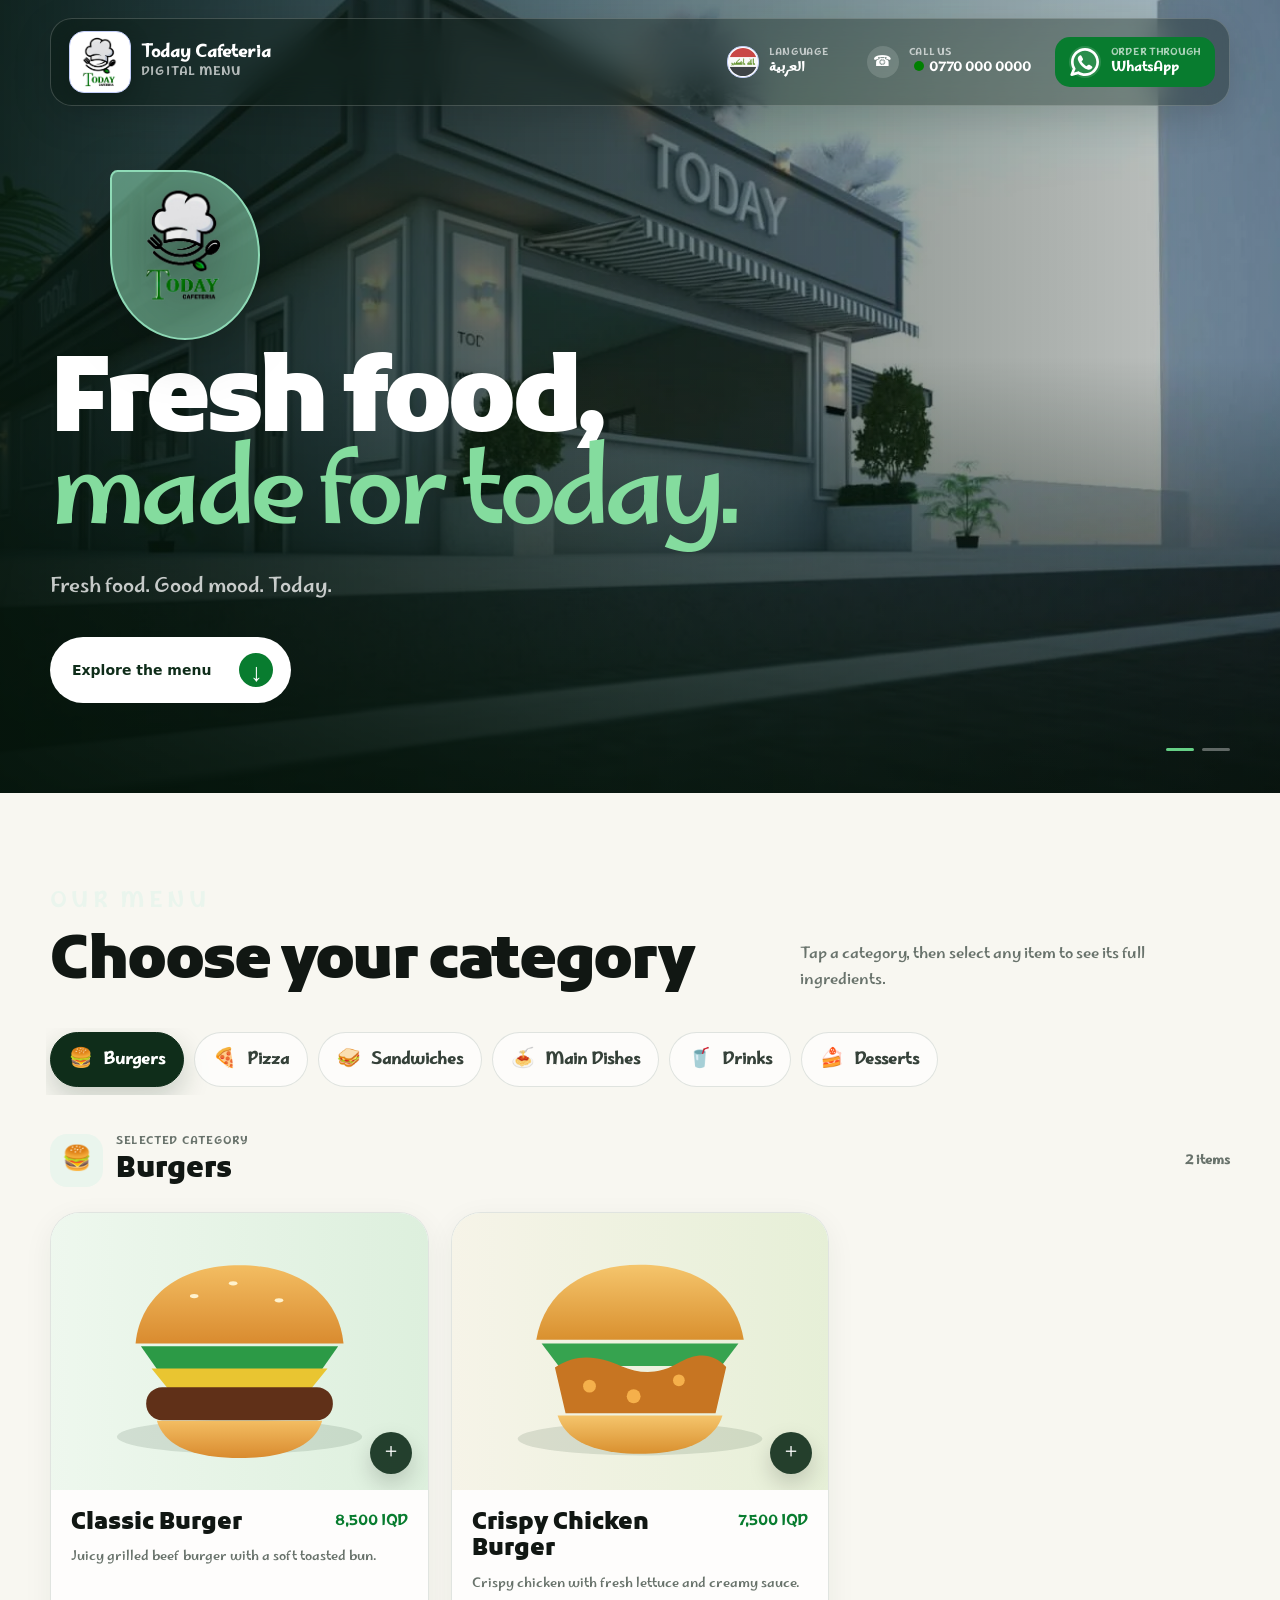
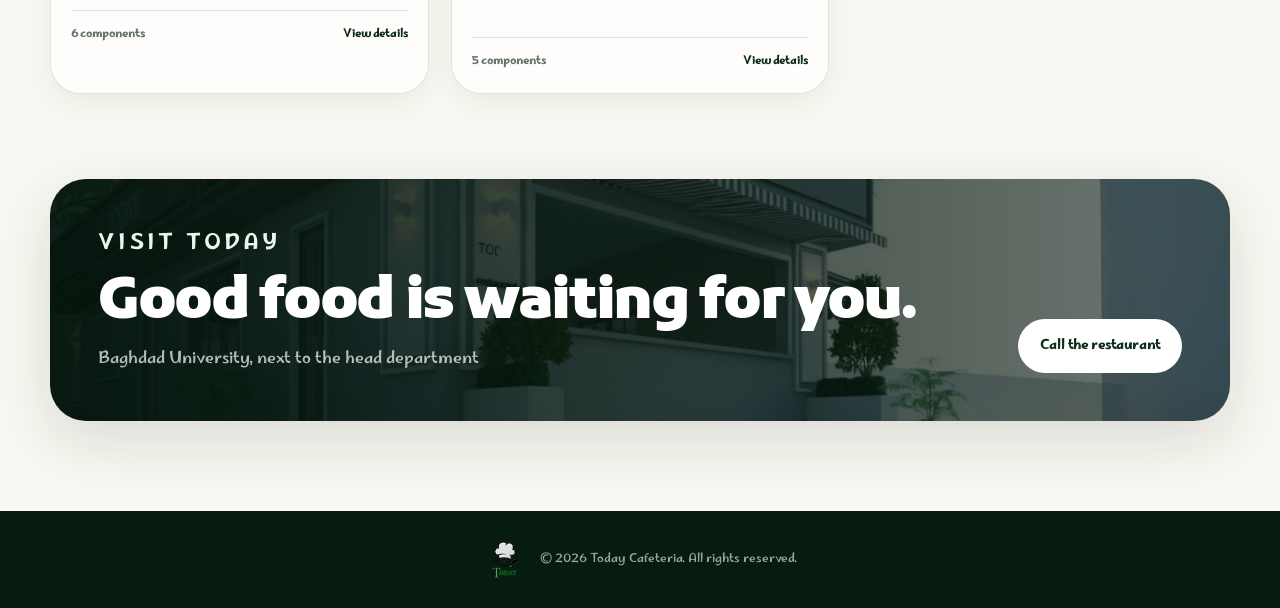
==== website/index.html @ 190f1960 "init commit" ====
<!DOCTYPE html>
<html lang="en">

<head>
  <meta charset="UTF-8">
  <meta name="viewport" content="width=device-width, initial-scale=1.0">
  <meta name="theme-color" content="#0f2d1a">
  <meta name="description" content="Today Cafeteria digital menu">
  <title>Today Cafeteria | Menu</title>
  <link rel="icon" href="assets/images/logo.png">
  <link rel="stylesheet" href="style.css">
</head>

<body>
  <div class="intro" id="intro" aria-hidden="true">
    <div class="intro__glow"></div>
    <div class="intro__ring intro__ring--one"></div>
    <div class="intro__ring intro__ring--two"></div>
    <img class="intro__logo" src="assets/images/logo.png" alt="">
    <div class="intro__line"></div>
    <p class="intro__text">WELCOME TO TODAY</p>
  </div>

  <header class="site-header" id="siteHeader">
    <a class="brand" href="#top" aria-label="Today Cafeteria home">
      <img src="assets/images/logo.png" alt="Today Cafeteria logo">
      <span>
        <strong id="headerName">Today Cafeteria</strong>
        <small>Digital Menu</small>
      </span>
    </a>

    <div class="header-actions">
      <a class="header-action header-action--lang" id="langButton" href="ar/index.html">
        <span class="header-action__icon"><img src="assets/icons/IQFlag.svg" height="100%" alt="Arabic Flag"></span>
        <span>
          <small>Language</small>
          <strong>العربية</strong>
        </span>
      </a>
      <a class="header-action" id="phoneButton" href="#">
        <span class="header-action__icon">☎</span>
        <span>
          <small>Call us</small>
          <strong id="headerPhone">0770 000 0000</strong>
        </span>
      </a>
      <a class="header-action header-action--primary" id="whatsappButton" href="#" target="_blank" rel="noopener">
        <span class="header-action__icon"><img src="assets/icons/whatsApp.svg" alt="WhatsApp Logo"></span>
        <span>
          <small>Order through</small>
          <strong>WhatsApp</strong>
        </span>
      </a>
    </div>
  </header>

  <main id="top">
    <section class="hero">
      <div class="hero__background hero__background--one"></div>
      <div class="hero__background hero__background--two"></div>
      <div class="hero__overlay"></div>

      <div class="hero__content">
        <div class="hero__logo drop-shape">
          <img class="hero__logo" src="assets/images/logo.png" alt="Today Cafeteria">
        </div>
        <!-- <p class="hero__eyebrow">TODAY CAFETERIA</p> -->
        <h1>Fresh food,<br><span>made for today.</span></h1>
        <p class="hero__tagline" id="heroTagline">Fresh food. Good mood. Today.</p>
        <a class="hero__button" href="#menu">Explore the menu <span>↓</span></a>
      </div>

      <div class="hero__dots" aria-hidden="true">
        <span class="is-active"></span>
        <span></span>
      </div>
    </section>

    <section class="menu-section" id="menu">
      <div class="section-heading">
        <div>
          <p class="section-heading__eyebrow">OUR MENU</p>
          <h2>Choose your category</h2>
        </div>
        <p>Tap a category, then select any item to see its full ingredients.</p>
      </div>

      <nav class="categories" id="categories" aria-label="Menu categories"></nav>

      <div class="category-header">
        <div>
          <span class="category-header__icon" id="categoryIcon">🍔</span>
          <div>
            <p>Selected category</p>
            <h3 id="categoryTitle">Burgers</h3>
          </div>
        </div>
        <span class="category-header__count" id="itemCount">0 items</span>
      </div>

      <div class="menu-grid" id="menuItems" aria-live="polite"></div>
    </section>

    <section class="visit-card">
      <div class="visit-card__content">
        <p>VISIT TODAY</p>
        <h2>Good food is waiting for you.</h2>
        <span id="restaurantAddress">Add your restaurant address here</span>
      </div>
      <a id="visitPhoneButton" href="#">Call the restaurant</a>
    </section>
  </main>

  <footer>
    <img src="assets/images/logo.png" alt="Today Cafeteria">
    <p>© <span id="currentYear"></span> Today Cafeteria. All rights reserved.</p>
  </footer>

  <div class="modal" id="itemModal" aria-hidden="true">
    <button class="modal__backdrop" id="modalBackdrop" aria-label="Close details"></button>
    <article class="modal__panel" role="dialog" aria-modal="true" aria-labelledby="modalTitle">
      <button class="modal__close" id="modalClose" aria-label="Close details">×</button>
      <img class="modal__image" id="modalImage" src="" alt="">
      <div class="modal__content">
        <div class="modal__title-row">
          <div>
            <p id="modalCategory">CATEGORY</p>
            <h2 id="modalTitle">Item name</h2>
          </div>
          <strong id="modalPrice">0 IQD</strong>
        </div>
        <p class="modal__description" id="modalDescription"></p>
        <h3>Food components</h3>
        <ul class="ingredients" id="modalIngredients"></ul>
        <a class="modal__order" id="modalOrder" href="#" target="_blank" rel="noopener">Order on WhatsApp</a>
      </div>
    </article>
  </div>

  <noscript>
    <p class="noscript">This menu needs JavaScript enabled.</p>
  </noscript>

  <!-- <script src="data/menu-fallback.js"></script> -->
  <script src="script.js"></script>
</body>

</html>
---- website/style.css ----
:root {
  --green: #087c2f;
  --green-dark: #0f2d1a;
  --green-deep: #071c10;
  --green-soft: #eaf5ed;
  --cream: #f8f7f1;
  --white: #ffffff;
  --ink: #111713;
  --muted: #69736c;
  --line: rgba(15, 45, 26, 0.12);
  --shadow: 0 20px 60px rgba(16, 35, 24, 0.13);
  --radius-lg: 30px;
  --radius-md: 22px;
  --radius-sm: 15px;
}

* {
  box-sizing: border-box;
}

html {
  scroll-behavior: smooth;
}

body {
  margin: 0;
  min-width: 320px;
  background: var(--cream);
  color: var(--ink);
  font-family: Inter, ui-sans-serif, system-ui, -apple-system, BlinkMacSystemFont, "Segoe UI", sans-serif;
  -webkit-font-smoothing: antialiased;
}

body.modal-open {
  overflow: hidden;
}

img {
  max-width: 100%;
  display: block;
}

a {
  color: inherit;
  text-decoration: none;
}

button {
  font: inherit;
}

/* header */
header img {
  background-color: white;
  border-radius: 15px;
  border: solid 1px rgb(193, 204, 247);
}

header .header-action--primary img {
  background-color: transparent;
  border-radius: 0;
  border: 0;
}

/* Intro animation */
.intro {
  position: fixed;
  inset: 0;
  z-index: 9999;
  display: grid;
  place-items: center;
  overflow: hidden;
  background:
    radial-gradient(circle at 50% 44%, rgba(29, 151, 68, 0.22), transparent 28%),
    linear-gradient(145deg, #05190e, #0e321d 68%, #071c10);
  animation: introExit 0.9s cubic-bezier(.76, 0, .24, 1) 3.55s forwards;
}

.intro.is-hidden {
  display: none;
}

.intro__glow {
  position: absolute;
  width: 380px;
  aspect-ratio: 1;
  border-radius: 50%;
  background: rgba(43, 189, 85, 0.13);
  filter: blur(70px);
  animation: glowPulse 2.8s ease-in-out infinite;
}

.intro__ring {
  position: absolute;
  width: min(66vw, 460px);
  aspect-ratio: 1;
  border: 1px solid rgba(255, 255, 255, 0.16);
  border-radius: 50%;
  opacity: 0;
  animation: ringReveal 2.4s ease-out forwards;
}

.intro__ring--two {
  width: min(84vw, 590px);
  animation-delay: 0.18s;
}


.intro__logo {
  position: relative;
  z-index: 2;
  width: min(62vw, 320px);
  filter: drop-shadow(0 28px 34px rgba(0, 0, 0, 0.28));
  opacity: 0;
  transform: scale(.58) translateY(24px);
  animation: logoReveal 1.25s cubic-bezier(.2, .85, .25, 1.15) .22s forwards;
}

.intro__line {
  position: absolute;
  top: calc(50% + 180px);
  width: 0;
  height: 2px;
  background: linear-gradient(90deg, transparent, #55c879, transparent);
  animation: lineReveal 1.1s ease 1.15s forwards;
}

.intro__text {
  position: absolute;
  top: calc(50% + 198px);
  margin: 0;
  color: rgba(255, 255, 255, .78);
  font-size: 25px;
  font-weight: 800;
  letter-spacing: .42em;
  opacity: 0;
  transform: translateY(12px);
  animation: textReveal .8s ease 1.5s forwards;
}

@keyframes logoReveal {
  0% {
    opacity: 0;
    transform: scale(.58) translateY(24px) rotate(-3deg);
  }

  65% {
    opacity: 1;
    transform: scale(1.04) translateY(0) rotate(0);
  }

  100% {
    opacity: 1;
    transform: scale(1) translateY(0);
  }
}

@keyframes ringReveal {
  0% {
    opacity: 0;
    transform: scale(.45);
  }

  35% {
    opacity: .85;
  }

  100% {
    opacity: 0;
    transform: scale(1.18);
  }
}

@keyframes glowPulse {
  50% {
    transform: scale(1.18);
    opacity: .72;
  }
}

@keyframes lineReveal {
  to {
    width: min(64vw, 320px);
  }
}

@keyframes textReveal {
  to {
    opacity: 1;
    transform: translateY(0);
  }
}

@keyframes introExit {
  to {
    opacity: 0;
    visibility: hidden;
    transform: translateY(-3%);
  }
}

/* Header */
.site-header {
  position: absolute;
  top: 0;
  left: 0;
  right: 0;
  z-index: 30;
  display: flex;
  align-items: center;
  justify-content: space-between;
  gap: 24px;
  width: min(1180px, calc(100% - 34px));
  margin: 18px auto 0;
  padding: 12px 14px 12px 18px;
  color: var(--white);
  background: rgba(7, 23, 13, 0.34);
  border: 1px solid rgba(255, 255, 255, .18);
  border-radius: 22px;
  box-shadow: 0 12px 38px rgba(0, 0, 0, .15);
  backdrop-filter: blur(16px);
}

.brand {
  display: flex;
  align-items: center;
  min-width: 0;
}

.brand img {
  width: 62px;
  height: 62px;
  object-fit: contain;
  margin-right: 10px;
  filter: drop-shadow(0 6px 10px rgba(0, 0, 0, .2));
}

.brand span {
  display: grid;
  line-height: 1.15;
}

header strong#headerPhone::before {
  content: "";
  display: inline-block;
  width: 10px;
  height: 10px;
  border-radius: 50%;
  background-color: green;
  margin-right: 5px;
  margin-left: 5px;
}

.brand strong {
  font-size: 17px;
  white-space: nowrap;
}

.brand small {
  margin-top: 4px;
  color: rgba(255, 255, 255, .68);
  font-size: 11px;
  font-weight: 700;
  letter-spacing: .11em;
  text-transform: uppercase;
}

.header-actions {
  display: flex;
  align-items: center;
  gap: 10px;
}

.header-action {
  display: flex;
  align-items: center;
  gap: 10px;
  min-height: 50px;
  padding: 8px 14px;
  border-radius: 15px;
  transition: transform .2s ease, background .2s ease;
}

.header-action:hover {
  transform: translateY(-2px);
  background: rgba(255, 255, 255, .12);
}

.header-action--primary {
  background: var(--green);
}

.header-action--primary:hover {
  background: #09933a;
}

.header-action__icon {
  display: grid;
  place-items: center;
  width: 32px;
  height: 32px;
  border-radius: 50%;
  background: rgba(255, 255, 255, .14);
  font-size: 15px;
}

.header-action--lang .header-action__icon {
  font-size: 11px;
  font-weight: 700;
  letter-spacing: 0;
}

.header-action span:last-child {
  display: grid;
  line-height: 1.15;
}

.header-action small {
  color: rgba(255, 255, 255, .66);
  font-size: 9px;
  font-weight: 800;
  letter-spacing: .08em;
  text-transform: uppercase;
}

.header-action strong {
  margin-top: 3px;
  font-size: 13px;
  white-space: nowrap;
}

/* Hero */
.hero {
  position: relative;
  min-height: 760px;
  display: flex;
  align-items: flex-end;
  overflow: hidden;
  isolation: isolate;
  background: #17251c;
}

.hero__background,
.hero__overlay {
  position: absolute;
  inset: 0;
}

.hero__background {
  z-index: -3;
  background-position: center;
  background-size: cover;
  transform: scale(1.04);
}

.hero__background--one {
  background-image: url("assets/images/building.webp");
  animation: backgroundOne 14s ease-in-out infinite;
}

.hero__background--two {
  background-image: url("assets/images/building2.webp");
  animation: backgroundTwo 14s ease-in-out infinite;
}

.hero__overlay {
  z-index: -2;
  background:
    linear-gradient(90deg, rgba(4, 20, 10, .88) 0%, rgba(5, 23, 12, .54) 48%, rgba(4, 16, 9, .22) 100%),
    linear-gradient(0deg, rgba(4, 17, 9, .82) 0%, transparent 55%);
}

@keyframes backgroundOne {

  0%,
  43% {
    opacity: 1;
    transform: scale(1.04);
  }

  50%,
  93% {
    opacity: 0;
    transform: scale(1.1);
  }

  100% {
    opacity: 1;
    transform: scale(1.04);
  }
}

@keyframes backgroundTwo {

  0%,
  43% {
    opacity: 0;
    transform: scale(1.1);
  }

  50%,
  93% {
    opacity: 1;
    transform: scale(1.04);
  }

  100% {
    opacity: 0;
    transform: scale(1.1);
  }
}

.hero__content {
  width: min(1180px, calc(100% - 34px));
  margin: 0 auto;
  padding: 170px 0 90px;
  color: var(--white);
}

.drop-shape {
  background: #8fdbb790;
  border: solid 2px #8fdbb7;
  border-radius: 5% 50% 50% 50%;
  padding: 5px;
  margin-left: 60px;
}

.hero__logo {
  width: 150px;
  margin-bottom: 20px;
  filter: drop-shadow(0 14px 25px rgba(0, 0, 0, .3));
}

.hero__eyebrow,
.section-heading__eyebrow,
.visit-card__content>p {
  padding-right: 10px;
  margin: 0 0 13px;
  color: #eaf5ed;
  font-size: 20px;
  font-weight: 900;
  letter-spacing: .24em;
}

.hero h1 {
  max-width: 750px;
  margin: 0;
  font-family: Georgia, "Times New Roman", serif;
  font-size: clamp(52px, 8.2vw, 104px);
  font-weight: 500;
  line-height: .88;
  letter-spacing: -.055em;
  text-wrap: balance;
}

.hero h1 span {
  color: #84dc9e;
}

.hero__tagline {
  max-width: 520px;
  margin: 26px 0 32px;
  color: rgba(255, 255, 255, .76);
  font-size: clamp(16px, 2vw, 20px);
  line-height: 1.7;
}

.hero__button {
  display: inline-flex;
  align-items: center;
  gap: 28px;
  padding: 16px 18px 16px 22px;
  border-radius: 999px;
  background: var(--white);
  color: var(--green-dark);
  font-size: 14px;
  font-weight: 900;
  transition: transform .2s ease, box-shadow .2s ease;
  font-family: system-ui, -apple-system, BlinkMacSystemFont, 'Segoe UI', Roboto, Oxygen, Ubuntu, Cantarell, 'Open Sans', 'Helvetica Neue', sans-serif;
}

.hero__button:hover {
  transform: translateY(-3px);
  box-shadow: 0 18px 34px rgba(0, 0, 0, .2);
}

.hero__button span {
  display: grid;
  place-items: center;
  width: 34px;
  height: 34px;
  border-radius: 50%;
  color: var(--white);
  font-size: 25px;
  background: var(--green);
}

.hero__dots {
  position: absolute;
  right: max(18px, calc((100vw - 1180px) / 2));
  bottom: 42px;
  display: flex;
  gap: 8px;
}

.hero__dots span {
  width: 28px;
  height: 3px;
  border-radius: 99px;
  background: rgba(255, 255, 255, .35);
}

.hero__dots span.is-active {
  background: #66d086;
  animation: dotSwap 14s linear infinite;
}

@keyframes dotSwap {

  0%,
  48% {
    transform: translateX(0);
  }

  51%,
  96% {
    transform: translateX(36px);
  }

  100% {
    transform: translateX(0);
  }
}

/* Menu */
.menu-section {
  width: min(1180px, calc(100% - 34px));
  margin: 0 auto;
  padding: 92px 0 60px;
}

.section-heading {
  display: flex;
  align-items: end;
  justify-content: space-between;
  gap: 40px;
  margin-bottom: 35px;
}

.section-heading h2 {
  margin: 0;
  font-family: Georgia, "Times New Roman", serif;
  font-size: clamp(38px, 5vw, 60px);
  font-weight: 500;
  line-height: 1;
  letter-spacing: -.04em;
}

.section-heading>p {
  max-width: 430px;
  margin: 0;
  color: var(--muted);
  font-size: 15px;
  line-height: 1.7;
  height: 100%;
}

.categories {
  display: flex;
  gap: 10px;
  margin: 0 -4px 38px;
  padding: 4px 4px 8px;
  overflow-x: auto;
  scrollbar-width: none;
}

.categories::-webkit-scrollbar {
  display: none;
}

.category-button {
  flex: 0 0 auto;
  display: inline-flex;
  align-items: center;
  gap: 10px;
  min-height: 52px;
  padding: 10px 18px;
  border: 1px solid var(--line);
  border-radius: 999px;
  color: #354139;
  background: rgba(255, 255, 255, .66);
  cursor: pointer;
  font-weight: 800;
  transition: .22s ease;
}

.category-button:hover {
  transform: translateY(-2px);
  border-color: rgba(8, 124, 47, .28);
}

.category-button.is-active {
  color: var(--white);
  background: var(--green-dark);
  border-color: var(--green-dark);
  box-shadow: 0 12px 28px rgba(15, 45, 26, .2);
}

.category-button__icon {
  font-size: 19px;
}

.category-header {
  display: flex;
  align-items: center;
  justify-content: space-between;
  margin-bottom: 24px;
}

.category-header>div {
  display: flex;
  align-items: center;
  gap: 13px;
}

.category-header__icon {
  display: grid;
  place-items: center;
  width: 53px;
  height: 53px;
  border-radius: 17px;
  background: var(--green-soft);
  font-size: 24px;
}

.category-header p {
  margin: 0 0 2px;
  color: var(--muted);
  font-size: 10px;
  font-weight: 900;
  letter-spacing: .12em;
  text-transform: uppercase;
}

.category-header h3 {
  margin: 0;
  font-family: Georgia, "Times New Roman", serif;
  font-size: 28px;
  font-weight: 500;
}

.category-header__count {
  color: var(--muted);
  font-size: 13px;
  font-weight: 800;
}

.menu-grid {
  display: grid;
  grid-template-columns: repeat(3, minmax(0, 1fr));
  gap: 22px;
}

.menu-card {
  position: relative;
  overflow: hidden;
  min-width: 0;
  border: 1px solid var(--line);
  border-radius: var(--radius-lg);
  background: rgba(255, 255, 255, .76);
  box-shadow: 0 8px 30px rgba(15, 45, 26, .06);
  cursor: pointer;
  transition: transform .28s ease, box-shadow .28s ease, border-color .28s ease;
  animation: cardIn .5s both;
}

.menu-card:hover {
  transform: translateY(-7px);
  border-color: rgba(8, 124, 47, .25);
  box-shadow: var(--shadow);
}

@keyframes cardIn {
  from {
    opacity: 0;
    transform: translateY(18px);
  }

  to {
    opacity: 1;
    transform: translateY(0);
  }
}

.menu-card__image-wrap {
  position: relative;
  aspect-ratio: 1.36;
  overflow: hidden;
  background: var(--green-soft);
}

.menu-card__image {
  width: 100%;
  height: 100%;
  object-fit: cover;
  transition: transform .35s ease;
}

.menu-card:hover .menu-card__image {
  transform: scale(1.035);
}

.menu-card__open {
  position: absolute;
  right: 16px;
  bottom: 16px;
  display: grid;
  place-items: center;
  width: 42px;
  height: 42px;
  border-radius: 50%;
  color: var(--white);
  background: rgba(15, 45, 26, .9);
  box-shadow: 0 10px 22px rgba(0, 0, 0, .17);
  font-size: 20px;
}

.menu-card__body {
  padding: 20px 20px 22px;
}

.menu-card__top {
  display: flex;
  align-items: start;
  justify-content: space-between;
  gap: 20px;
}

.menu-card h4 {
  margin: 0;
  font-family: Georgia, "Times New Roman", serif;
  font-size: 23px;
  font-weight: 600;
  line-height: 1.15;
}

.menu-card__price {
  flex: 0 0 auto;
  color: var(--green);
  font-size: 14px;
  font-weight: 950;
}

.menu-card__description {
  min-height: 47px;
  margin: 11px 0 16px;
  color: var(--muted);
  font-size: 13px;
  line-height: 1.65;
}

.menu-card__footer {
  display: flex;
  align-items: center;
  justify-content: space-between;
  padding-top: 14px;
  border-top: 1px solid var(--line);
  color: var(--muted);
  font-size: 11px;
  font-weight: 800;
}

.menu-card__footer strong {
  color: var(--green-dark);
}

/* Visit card */
.visit-card {
  width: min(1180px, calc(100% - 34px));
  margin: 25px auto 90px;
  padding: 48px;
  display: flex;
  align-items: end;
  justify-content: space-between;
  gap: 30px;
  overflow: hidden;
  border-radius: 36px;
  color: var(--white);
  background:
    linear-gradient(90deg, rgba(4, 20, 10, .93), rgba(4, 20, 10, .57)),
    url("assets/images/building2.webp") center / cover;
  box-shadow: var(--shadow);
}

.visit-card h2 {
  margin: 0 0 12px;
  font-family: Georgia, "Times New Roman", serif;
  font-size: clamp(34px, 5vw, 58px);
  font-weight: 500;
  line-height: 1;
  letter-spacing: -.04em;
}

.visit-card span {
  color: rgba(255, 255, 255, .7);
  line-height: 1.6;
}

.visit-card>a {
  flex: 0 0 auto;
  padding: 16px 22px;
  border-radius: 999px;
  color: var(--green-dark);
  background: var(--white);
  font-size: 13px;
  font-weight: 900;
  transition: transform .2s ease;
}

.visit-card>a:hover {
  transform: translateY(-3px);
}

footer {
  display: flex;
  align-items: center;
  justify-content: center;
  gap: 12px;
  padding: 26px 18px;
  color: #9aa39d;
  background: var(--green-deep);
  font-size: 12px;
  text-align: center;
}

footer img {
  width: 45px;
}

footer p {
  margin: 0;
}

/* Modal / bottom sheet */
.modal {
  position: fixed;
  inset: 0;
  z-index: 100;
  display: grid;
  place-items: center;
  padding: 22px;
  opacity: 0;
  visibility: hidden;
  transition: opacity .25s ease, visibility .25s ease;
}

.modal.is-open {
  opacity: 1;
  visibility: visible;
}

.modal__backdrop {
  position: absolute;
  inset: 0;
  border: 0;
  background: rgba(2, 12, 6, .72);
  backdrop-filter: blur(7px);
  cursor: pointer;
}

.modal__panel {
  position: relative;
  z-index: 1;
  width: min(900px, 100%);
  max-height: min(790px, calc(100vh - 44px));
  display: grid;
  grid-template-columns: .94fr 1.06fr;
  overflow: hidden;
  border-radius: 30px;
  background: var(--white);
  box-shadow: 0 40px 100px rgba(0, 0, 0, .34);
  transform: translateY(24px) scale(.97);
  transition: transform .28s cubic-bezier(.2, .85, .25, 1);
}

.modal.is-open .modal__panel {
  transform: translateY(0) scale(1);
}

.modal__close {
  position: absolute;
  top: 15px;
  right: 15px;
  z-index: 2;
  display: grid;
  place-items: center;
  width: 42px;
  height: 42px;
  border: 0;
  border-radius: 50%;
  color: var(--green-dark);
  background: rgba(255, 255, 255, .92);
  box-shadow: 0 8px 25px rgba(0, 0, 0, .13);
  font-size: 28px;
  line-height: 1;
  cursor: pointer;
  font-family: system-ui, -apple-system, BlinkMacSystemFont, 'Segoe UI', Roboto, Oxygen, Ubuntu, Cantarell, 'Open Sans', 'Helvetica Neue', sans-serif;
}

.modal__image {
  width: 100%;
  height: 100%;
  min-height: 540px;
  object-fit: cover;
  background: var(--green-soft);
}

.modal__content {
  overflow-y: auto;
  padding: 54px 42px 38px;
}

.modal__title-row {
  display: flex;
  align-items: start;
  justify-content: space-between;
  gap: 20px;
}

.modal__title-row p {
  margin: 0 0 7px;
  color: var(--green);
  font-size: 10px;
  font-weight: 950;
  letter-spacing: .18em;
}

.modal__title-row h2 {
  margin: 0;
  font-family: Georgia, "Times New Roman", serif;
  font-size: clamp(31px, 4vw, 44px);
  font-weight: 500;
  line-height: 1;
}

.modal__title-row>strong {
  flex: 0 0 auto;
  color: var(--green);
  font-size: 15px;
}

.modal__description {
  margin: 20px 0 27px;
  color: var(--muted);
  line-height: 1.7;
}

.modal__content h3 {
  margin: 0 0 13px;
  font-size: 14px;
}

.ingredients {
  display: flex;
  flex-wrap: wrap;
  gap: 9px;
  margin: 0 0 30px;
  padding: 0;
  list-style: none;
}

.ingredients li {
  padding: 9px 12px;
  border-radius: 999px;
  color: #314138;
  background: var(--green-soft);
  font-size: 12px;
  font-weight: 750;
}

.modal__order {
  display: flex;
  align-items: center;
  justify-content: center;
  min-height: 54px;
  border-radius: 16px;
  color: var(--white);
  background: var(--green);
  font-size: 13px;
  font-weight: 900;
  transition: background .2s ease, transform .2s ease;
}

.modal__order:hover {
  background: #09933a;
  transform: translateY(-2px);
}

.noscript {
  position: fixed;
  left: 0;
  right: 0;
  bottom: 0;
  z-index: 10000;
  margin: 0;
  padding: 15px;
  color: white;
  background: #b32121;
  text-align: center;
}

/* Tablet */
@media (max-width: 900px) {
  .hero {
    min-height: 700px;
  }

  .site-header {
    align-items: center;
  }

  .header-action:first-child span:last-child {
    display: none;
  }

  .menu-grid {
    grid-template-columns: repeat(2, minmax(0, 1fr));
  }

  .section-heading {
    align-items: start;
    flex-direction: column;
    gap: 18px;
  }

  .modal__panel {
    grid-template-columns: 1fr;
    overflow-y: auto;
  }

  .modal__image {
    height: 290px;
    min-height: 290px;
  }

  .modal__content {
    overflow: visible;
    padding: 32px;
  }
}

/* Phone */
@media (max-width: 620px) {
  .site-header {
    width: calc(100% - 22px);
    margin-top: 11px;
    padding: 8px 9px 8px 11px;
    border-radius: 18px;
  }

  .brand img {
    width: 51px;
    height: 51px;
    margin-right: 5px;
  }

  .brand strong {
    font-size: 13px;
  }

  .brand small {
    font-size: 8px;
  }

  .header-action {
    min-height: 45px;
    padding: 7px 10px;
  }

  .header-action__icon {
    width: 29px;
    height: 29px;
  }

  .header-action span:last-child {
    display: none;
  }

  .hero {
    min-height: 680px;
  }

  .hero__overlay {
    background:
      linear-gradient(0deg, rgba(3, 17, 8, .93) 0%, rgba(4, 20, 10, .58) 63%, rgba(4, 20, 10, .22) 100%);
  }

  .hero__content {
    width: calc(100% - 34px);
    padding: 150px 0 72px;
  }

  .drop-shape {
    margin-left: 5vw;
  }

  .hero__logo {
    width: 20vw;
    margin-bottom: 15px;
  }

  .hero h1 {
    font-size: clamp(47px, 15vw, 70px);
  }

  .hero__tagline {
    margin: 20px 0 26px;
    font-size: 15px;
  }

  .hero__dots {
    display: none;
  }

  .menu-section {
    width: calc(100% - 26px);
    padding: 67px 0 42px;
  }

  .section-heading {
    margin-bottom: 24px;
  }

  .section-heading h2 {
    font-size: 38px;
  }

  .section-heading>p {
    font-size: 14px;
  }

  .categories {
    margin-bottom: 25px;
  }

  .category-button {
    min-height: 47px;
    padding: 9px 15px;
    font-size: 13px;
  }

  .category-header {
    margin-bottom: 18px;
  }

  .category-header__icon {
    width: 47px;
    height: 47px;
  }

  .category-header h3 {
    font-size: 24px;
  }

  .menu-grid {
    grid-template-columns: 1fr;
    gap: 17px;
  }

  .menu-card {
    border-radius: 25px;
  }

  .menu-card__body {
    padding: 17px 17px 19px;
  }

  .menu-card__description {
    min-height: auto;
  }

  .visit-card {
    width: calc(100% - 26px);
    margin: 20px auto 65px;
    padding: 30px 24px;
    align-items: start;
    flex-direction: column;
    border-radius: 28px;
  }

  .visit-card h2 {
    font-size: 39px;
  }

  .modal {
    align-items: end;
    padding: 0;
  }

  .modal__panel {
    width: 100%;
    max-height: 91vh;
    border-radius: 27px 27px 0 0;
    transform: translateY(100%);
  }

  .modal.is-open .modal__panel {
    transform: translateY(0);
  }

  .modal__image {
    height: 245px;
    min-height: 245px;
  }

  .modal__content {
    padding: 28px 21px 24px;
  }

  .modal__title-row {
    gap: 12px;
  }

  .modal__title-row h2 {
    font-size: 32px;
  }

  .intro__line {
    top: calc(50% + 145px);
  }

  .intro__text {
    top: calc(50% + 163px);
    font-size: 9px;
  }
}

/* Small Phone */
@media (max-width: 400px) {
  .header-actions::before {
    content: "☰";
    display: flex;
    align-items: center;
    min-height: 50px;
    padding: 0px 14px;
    border-radius: 15px;
    background: white;
    color: black;
    font-size: 20px;
    font-weight: 900;
  }

  .header-actions:hover::before {
    display: none;
  }

  .header-actions:hover {
    width: fit-content;
    position: absolute;
    background: rgb(0 0 0 / 53%);
    padding: 10px;
    flex-direction: column;
    top: 05px;
    right: 5px;
    display: flex;
    align-items: flex-end;
    border: solid 1px #ffffff66;
  }

  .header-actions {
    width: 49px;
    border-radius: 15px;
    overflow: hidden;
  }
}

@media (prefers-reduced-motion: reduce) {

  *,
  *::before,
  *::after {
    scroll-behavior: auto !important;
    animation-duration: .01ms !important;
    animation-iteration-count: 1 !important;
    transition-duration: .01ms !important;
  }
}

@font-face {
  font-family: 'myMarhey';
  src: url("assets/fonts/marhey/Marhey-Regular.ttf");
}

@font-face {
  font-family: 'myKufi';
  src: url("assets/fonts/Kufi/Kufam-Black.ttf");
}

* {
  font-family: 'myMarhey';
}

h1,
h2,
h3,
h4,
h5,
h6 {
  font-family: 'myKufi' !important;
}
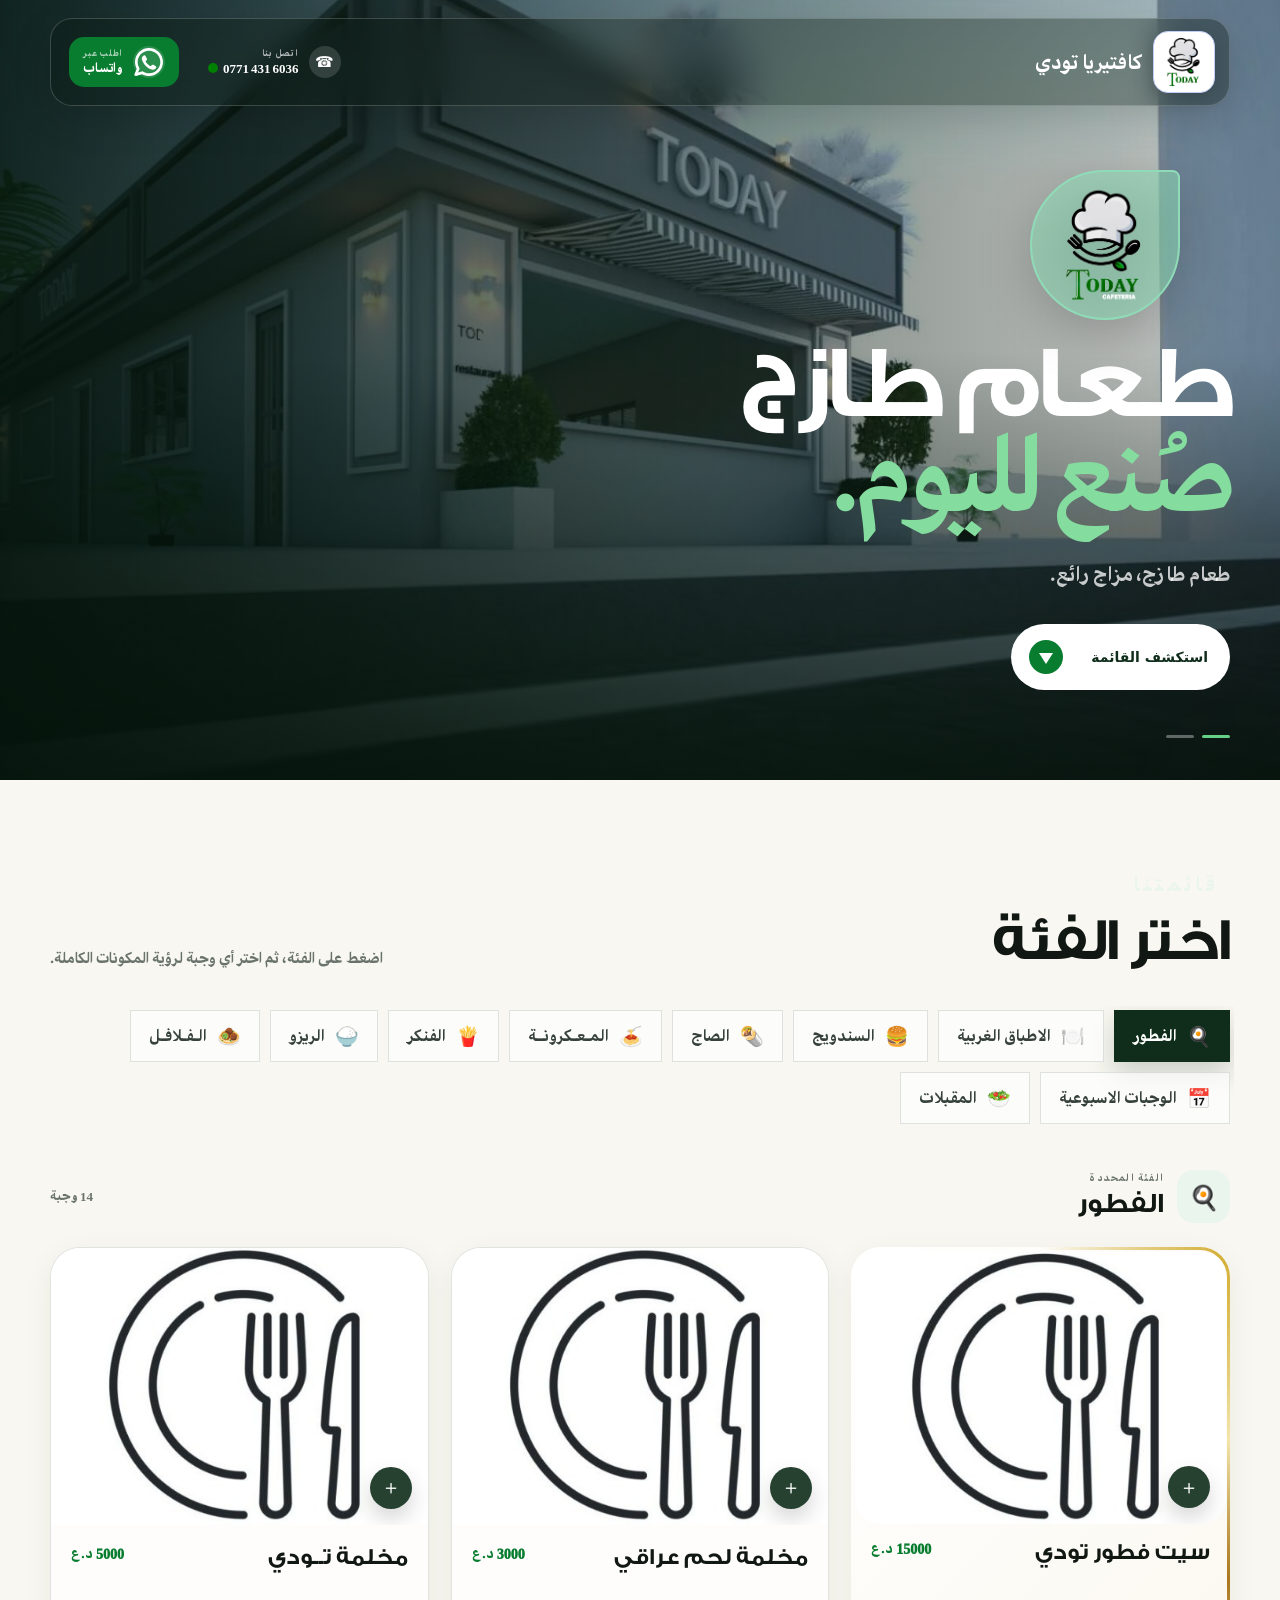
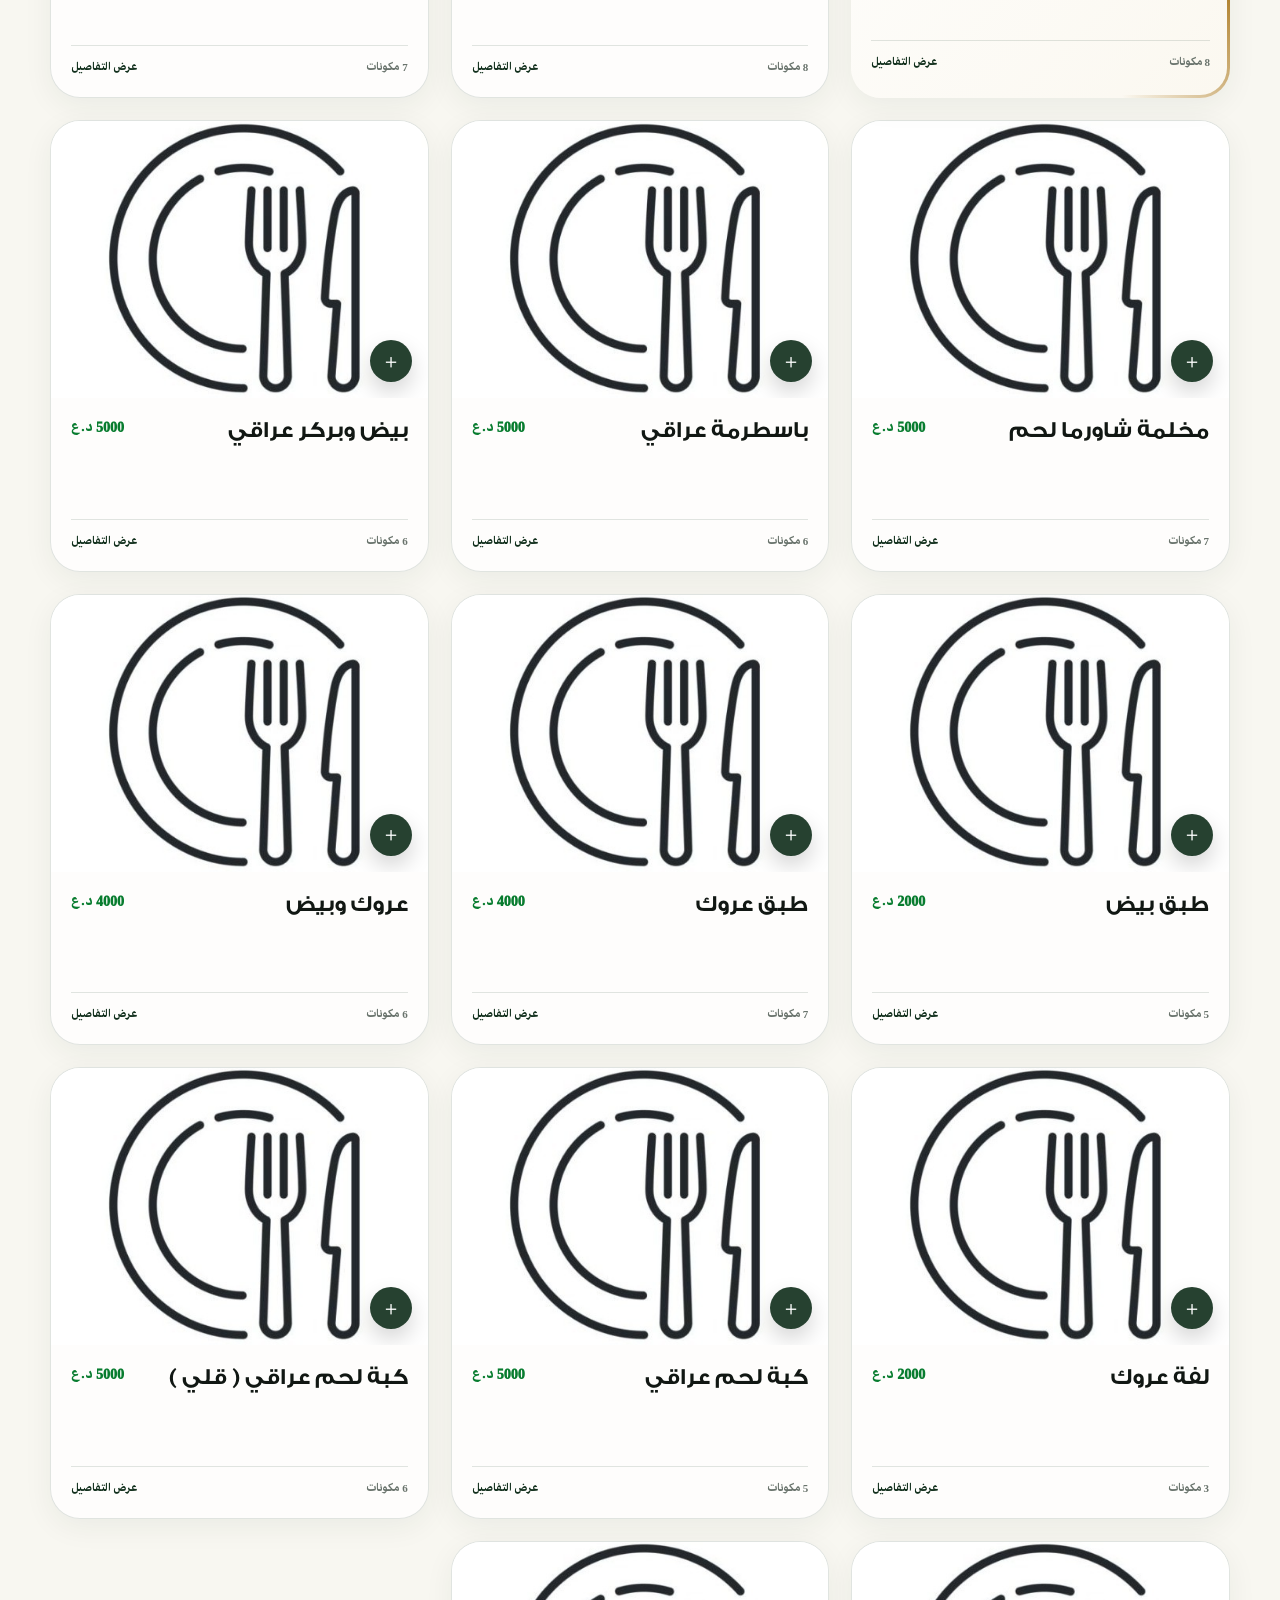
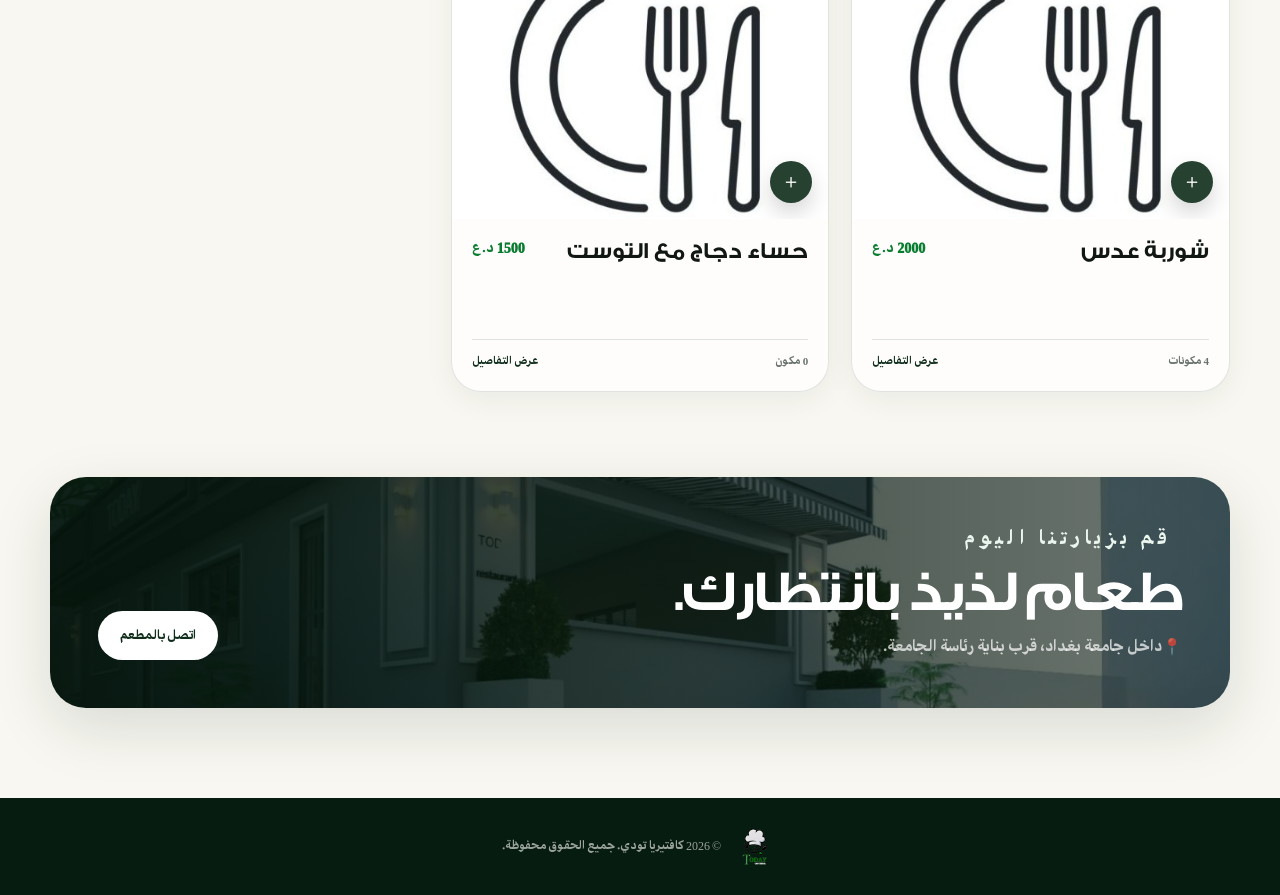
==== commit 70609857: "complete half the edits half the work completed" ====
--- a/website/index.html
+++ b/website/index.html
@@ -1,149 +1,17 @@
-<!DOCTYPE html>
 <html lang="en">
 
 <head>
-  <meta charset="UTF-8">
-  <meta name="viewport" content="width=device-width, initial-scale=1.0">
-  <meta name="theme-color" content="#0f2d1a">
-  <meta name="description" content="Today Cafeteria digital menu">
-  <title>Today Cafeteria | Menu</title>
-  <link rel="icon" href="assets/images/logo.png">
-  <link rel="stylesheet" href="style.css">
+    <meta charset="UTF-8">
+    <meta name="viewport" content="width=device-width, initial-scale=1.0">
+    <title>Today Cafeteria | Menu</title>
+    <script>
+        window.location.replace("ar/");
+    </script>
 </head>
 
 <body>
-  <div class="intro" id="intro" aria-hidden="true">
-    <div class="intro__glow"></div>
-    <div class="intro__ring intro__ring--one"></div>
-    <div class="intro__ring intro__ring--two"></div>
-    <img class="intro__logo" src="assets/images/logo.png" alt="">
-    <div class="intro__line"></div>
-    <p class="intro__text">WELCOME TO TODAY</p>
-  </div>
-
-  <header class="site-header" id="siteHeader">
-    <a class="brand" href="#top" aria-label="Today Cafeteria home">
-      <img src="assets/images/logo.png" alt="Today Cafeteria logo">
-      <span>
-        <strong id="headerName">Today Cafeteria</strong>
-        <small>Digital Menu</small>
-      </span>
-    </a>
-
-    <div class="header-actions">
-      <a class="header-action header-action--lang" id="langButton" href="ar/index.html">
-        <span class="header-action__icon"><img src="assets/icons/IQFlag.svg" height="100%" alt="Arabic Flag"></span>
-        <span>
-          <small>Language</small>
-          <strong>العربية</strong>
-        </span>
-      </a>
-      <a class="header-action" id="phoneButton" href="#">
-        <span class="header-action__icon">☎</span>
-        <span>
-          <small>Call us</small>
-          <strong id="headerPhone">0770 000 0000</strong>
-        </span>
-      </a>
-      <a class="header-action header-action--primary" id="whatsappButton" href="#" target="_blank" rel="noopener">
-        <span class="header-action__icon"><img src="assets/icons/whatsApp.svg" alt="WhatsApp Logo"></span>
-        <span>
-          <small>Order through</small>
-          <strong>WhatsApp</strong>
-        </span>
-      </a>
-    </div>
-  </header>
-
-  <main id="top">
-    <section class="hero">
-      <div class="hero__background hero__background--one"></div>
-      <div class="hero__background hero__background--two"></div>
-      <div class="hero__overlay"></div>
-
-      <div class="hero__content">
-        <div class="hero__logo drop-shape">
-          <img class="hero__logo" src="assets/images/logo.png" alt="Today Cafeteria">
-        </div>
-        <!-- <p class="hero__eyebrow">TODAY CAFETERIA</p> -->
-        <h1>Fresh food,<br><span>made for today.</span></h1>
-        <p class="hero__tagline" id="heroTagline">Fresh food. Good mood. Today.</p>
-        <a class="hero__button" href="#menu">Explore the menu <span>↓</span></a>
-      </div>
-
-      <div class="hero__dots" aria-hidden="true">
-        <span class="is-active"></span>
-        <span></span>
-      </div>
-    </section>
-
-    <section class="menu-section" id="menu">
-      <div class="section-heading">
-        <div>
-          <p class="section-heading__eyebrow">OUR MENU</p>
-          <h2>Choose your category</h2>
-        </div>
-        <p>Tap a category, then select any item to see its full ingredients.</p>
-      </div>
-
-      <nav class="categories" id="categories" aria-label="Menu categories"></nav>
-
-      <div class="category-header">
-        <div>
-          <span class="category-header__icon" id="categoryIcon">🍔</span>
-          <div>
-            <p>Selected category</p>
-            <h3 id="categoryTitle">Burgers</h3>
-          </div>
-        </div>
-        <span class="category-header__count" id="itemCount">0 items</span>
-      </div>
-
-      <div class="menu-grid" id="menuItems" aria-live="polite"></div>
-    </section>
-
-    <section class="visit-card">
-      <div class="visit-card__content">
-        <p>VISIT TODAY</p>
-        <h2>Good food is waiting for you.</h2>
-        <span id="restaurantAddress">Add your restaurant address here</span>
-      </div>
-      <a id="visitPhoneButton" href="#">Call the restaurant</a>
-    </section>
-  </main>
-
-  <footer>
-    <img src="assets/images/logo.png" alt="Today Cafeteria">
-    <p>© <span id="currentYear"></span> Today Cafeteria. All rights reserved.</p>
-  </footer>
-
-  <div class="modal" id="itemModal" aria-hidden="true">
-    <button class="modal__backdrop" id="modalBackdrop" aria-label="Close details"></button>
-    <article class="modal__panel" role="dialog" aria-modal="true" aria-labelledby="modalTitle">
-      <button class="modal__close" id="modalClose" aria-label="Close details">×</button>
-      <img class="modal__image" id="modalImage" src="" alt="">
-      <div class="modal__content">
-        <div class="modal__title-row">
-          <div>
-            <p id="modalCategory">CATEGORY</p>
-            <h2 id="modalTitle">Item name</h2>
-          </div>
-          <strong id="modalPrice">0 IQD</strong>
-        </div>
-        <p class="modal__description" id="modalDescription"></p>
-        <h3>Food components</h3>
-        <ul class="ingredients" id="modalIngredients"></ul>
-        <a class="modal__order" id="modalOrder" href="#" target="_blank" rel="noopener">Order on WhatsApp</a>
-      </div>
-    </article>
-  </div>
-
-  <noscript>
-    <p class="noscript">This menu needs JavaScript enabled.</p>
-  </noscript>
-
-  <!-- <script src="data/menu-fallback.js"></script> -->
-  <script src="script.js"></script>
+    <p>اضغط هنا للانتقال الى الصفحة العربية </p>
+    <a href="/ar/">كافتيريا تودي</a>
 </body>
 
 </html>
